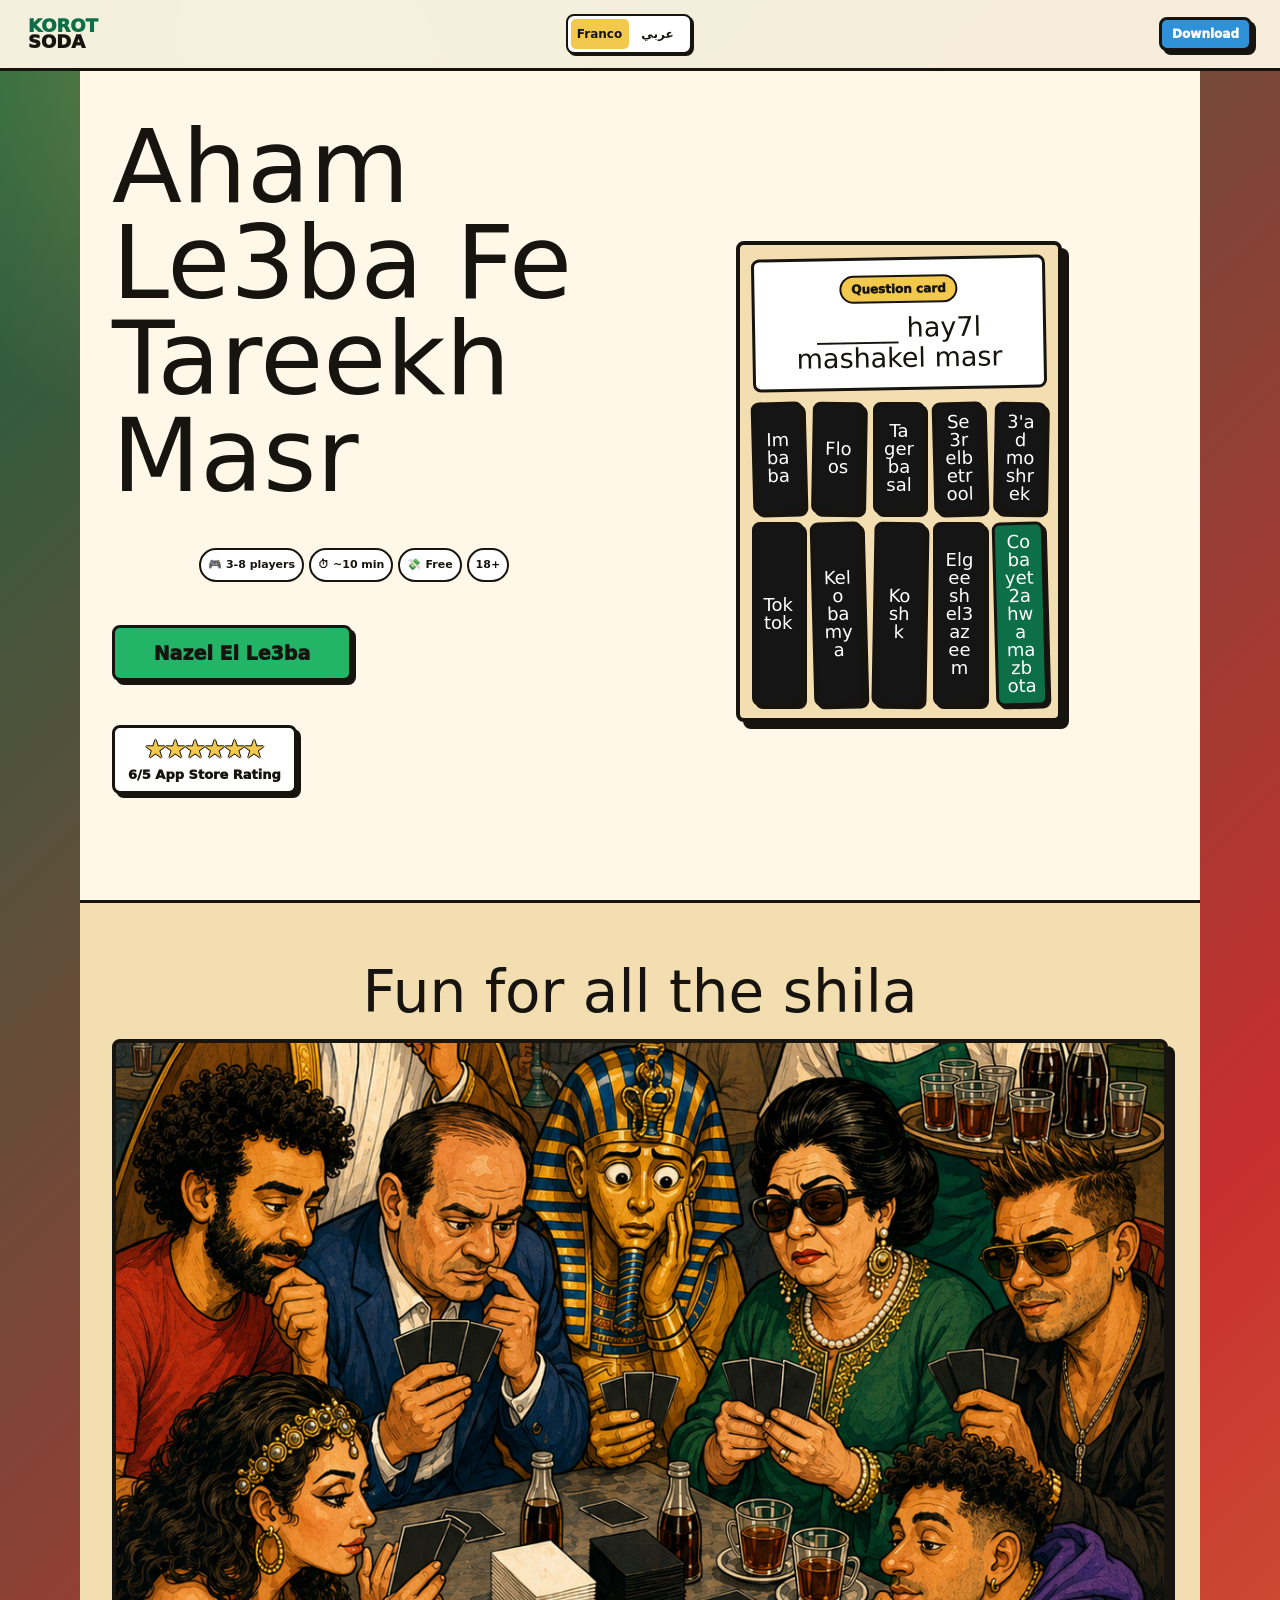
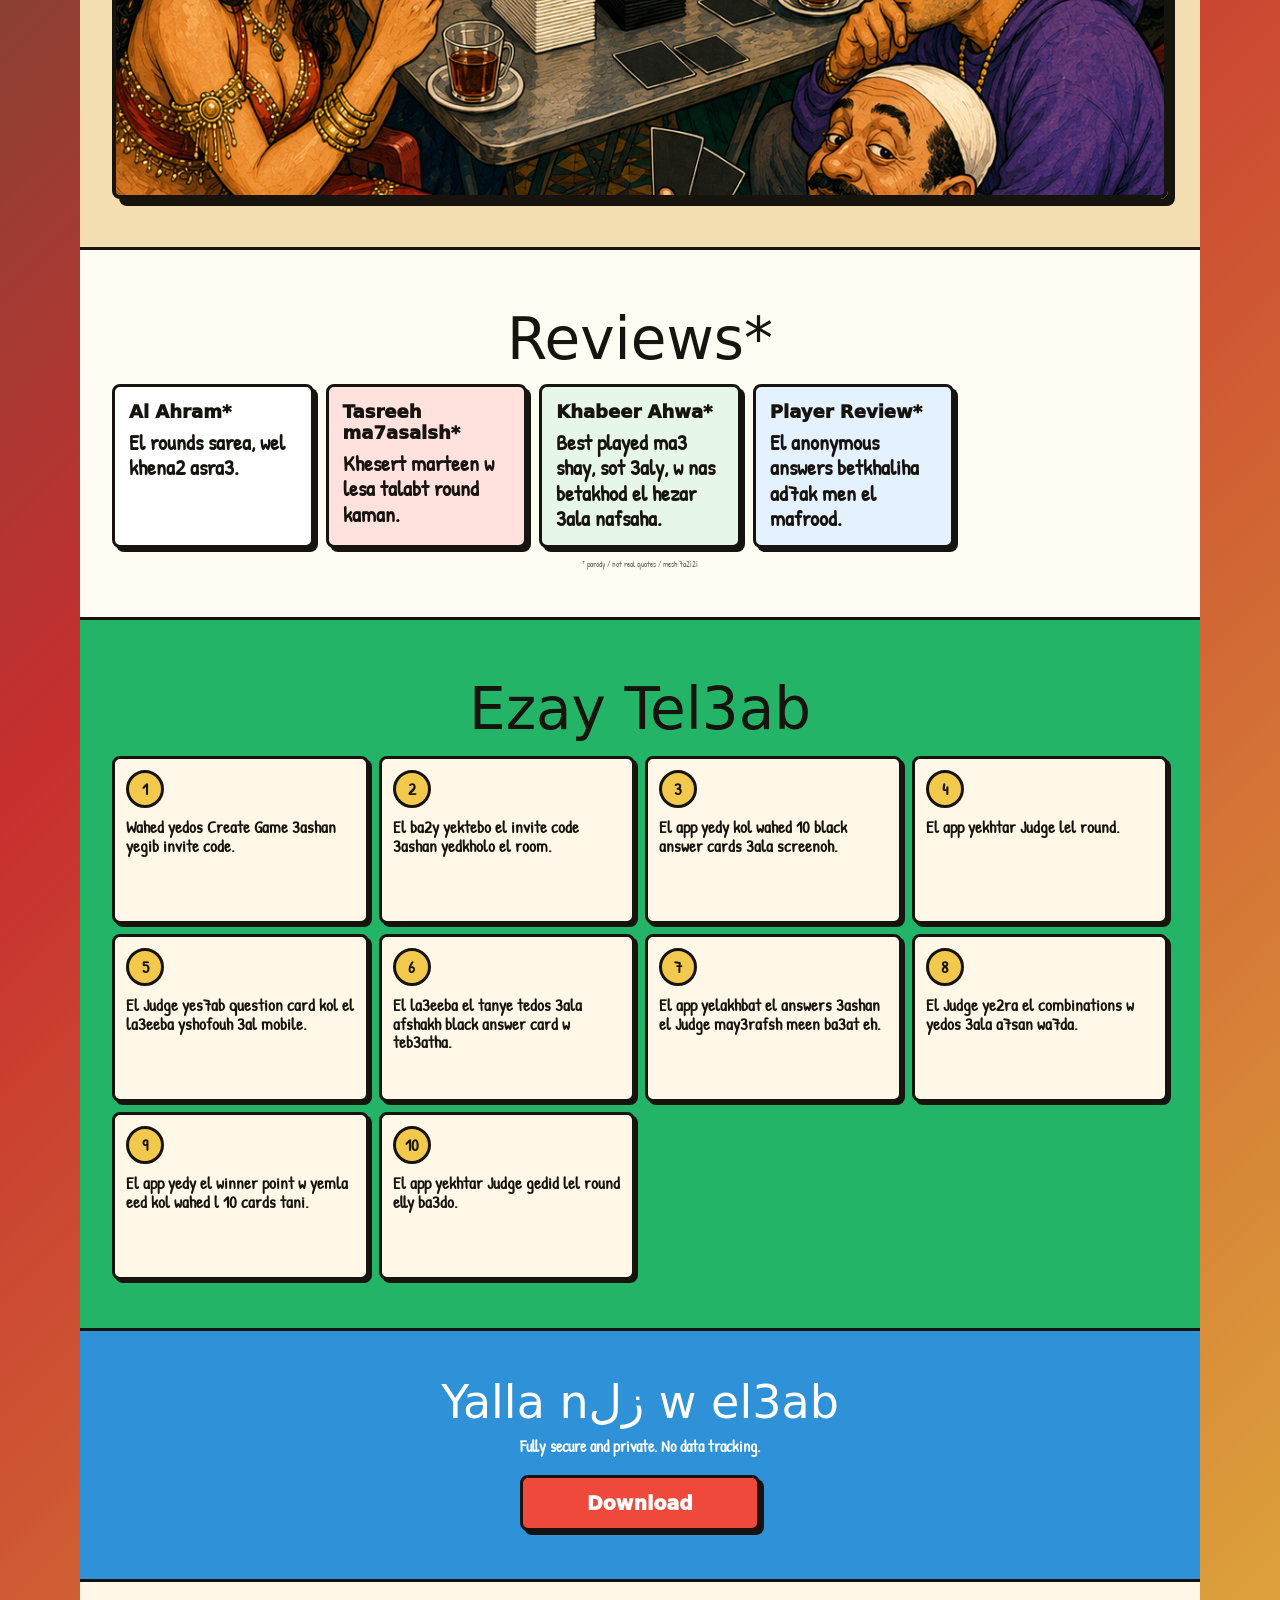
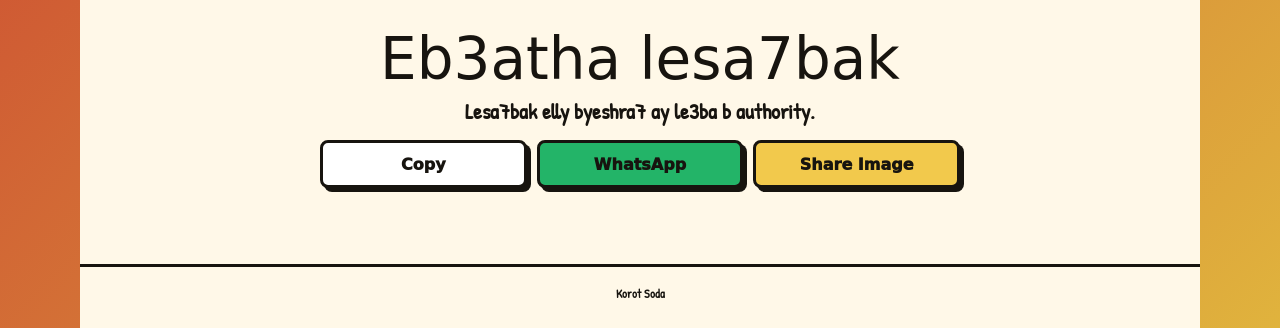
==== index.html @ acf76856 "Deploy landing page" ====
<!doctype html>
<html lang="en" data-lang="franco">
  <head>
    <meta charset="utf-8" />
    <meta name="viewport" content="width=device-width, initial-scale=1" />
    <meta
      name="description"
        content="Korot Soda, aham le3ba fe tareekh Masr."
    />
    <title>Korot Soda</title>
    <link rel="stylesheet" href="./src/styles.css" />
  </head>
  <body>
    <header class="site-header">
      <a class="brand" href="#top" aria-label="Korot Soda home">
        <span>Korot</span>
        <span>Soda</span>
      </a>

      <div class="language-toggle" aria-label="Language">
        <button class="language-button is-active" type="button" data-set-lang="franco">
          Franco
        </button>
        <button class="language-button" type="button" data-set-lang="arabic">
          عربي
        </button>
      </div>

      <a class="header-download" href="#download" data-copy="downloadShort">Download</a>
    </header>

    <main id="top">
      <section class="hero">
        <h1 data-copy="headline">Aham Le3ba Fe Tareekh Masr</h1>

        <div class="stats" aria-label="Game facts">
          <span><span aria-hidden="true">🎮</span> <span data-copy="statPlayers">3-8 players</span></span>
          <span><span aria-hidden="true">⏱</span> <span data-copy="statTime">~10 min</span></span>
          <span><span aria-hidden="true">💸</span> <span data-copy="statFree">Free</span></span>
          <span><span data-copy="statAge">18+</span></span>
        </div>

        <a class="primary-cta" href="#download" data-copy="downloadCta">Nazel El Le3ba</a>

        <div class="card-preview" aria-label="Card preview">
          <article class="prompt-card">
            <span data-copy="promptBadge">Question card</span>
            <p data-copy="promptCard">______ hay7l mashakel masr</p>
          </article>

          <div class="answer-grid" aria-label="Answer cards">
            <article class="answer-card" data-copy="answerOne">Imbaba</article>
            <article class="answer-card" data-copy="answerTwo">Floos</article>
            <article class="answer-card" data-copy="answerThree">Tager basal</article>
            <article class="answer-card" data-copy="answerFour">Se3r elbetrool</article>
            <article class="answer-card" data-copy="answerFive">3'ad moshrek</article>
            <article class="answer-card" data-copy="answerSix">Toktok</article>
            <article class="answer-card" data-copy="answerSeven">Kelo bamya</article>
            <article class="answer-card" data-copy="answerEight">Koshk</article>
            <article class="answer-card" data-copy="answerNine">Elgeesh el3azeem</article>
            <article class="answer-card" data-copy="answerTen">Cobayet 2ahwa mazbota</article>
          </div>
        </div>

        <div class="rating" aria-label="Fake app store rating">
          <span class="stars" aria-hidden="true">★★★★★★</span>
          <span data-copy="rating">6/5 App Store Rating</span>
        </div>
      </section>

      <section class="art-section" aria-labelledby="art-title">
        <h2 id="art-title" data-copy="artTitle">Fun for all the shila</h2>
        <figure class="art-frame" data-art-frame>
          <div class="art-placeholder">
            <strong data-copy="artPlaceholderTitle">Ahwa art goes here</strong>
            <span data-copy="artPlaceholderBody">Add the image as public/images/ahwa-art.png</span>
          </div>
        </figure>
      </section>

      <section class="quotes" aria-labelledby="quotes-title">
        <h2 id="quotes-title" data-copy="quotesTitle">Reviews*</h2>

        <div class="quote-grid">
          <article class="quote-card">
            <h3>Al Ahram*</h3>
            <p data-copy="quoteAhram">El rounds sarea, wel khena2 asra3.</p>
          </article>
          <article class="quote-card">
            <h3 data-copy="quoteSisiTag">Tasreeh ma7asalsh*</h3>
            <p data-copy="quoteSisi">Khesert marteen w lesa talabt round kaman.</p>
          </article>
          <article class="quote-card">
            <h3>Khabeer Ahwa*</h3>
            <p data-copy="quoteExpert">Best played ma3 shay, sot 3aly, w nas betakhod el hezar 3ala nafsaha.</p>
          </article>
          <article class="quote-card">
            <h3>Player Review*</h3>
            <p data-copy="quotePlayer">El anonymous answers betkhaliha ad7ak men el mafrood.</p>
          </article>
        </div>

        <p class="disclaimer" data-copy="disclaimer">
          * parody / not real quotes / mesh 7a2i2i
        </p>
      </section>

      <section class="instructions" aria-labelledby="instructions-title">
        <h2 id="instructions-title" data-copy="instructionsTitle">Ezay Tel3ab</h2>

        <ol class="steps">
          <li>
            <span class="step-icon">1</span>
            <span data-copy="stepOne">Wahed yedos Create Game 3ashan yegib invite code.</span>
          </li>
          <li>
            <span class="step-icon">2</span>
            <span data-copy="stepTwo">El ba2y yektebo el invite code 3ashan yedkholo el room.</span>
          </li>
          <li>
            <span class="step-icon">3</span>
            <span data-copy="stepThree">El app yedy kol wahed 10 black answer cards 3ala screenoh.</span>
          </li>
          <li>
            <span class="step-icon">4</span>
            <span data-copy="stepFour">El app yekhtar Judge lel round.</span>
          </li>
          <li>
            <span class="step-icon">5</span>
            <span data-copy="stepFive">El Judge yes7ab question card kol el la3eeba yshofouh 3al mobile.</span>
          </li>
          <li>
            <span class="step-icon">6</span>
            <span data-copy="stepSix">El la3eeba el tanye tedos 3ala afshakh black answer card w teb3atha.</span>
          </li>
          <li>
            <span class="step-icon">7</span>
            <span data-copy="stepSeven">El app yelakhbat el answers 3ashan el Judge may3rafsh meen ba3at eh.</span>
          </li>
          <li>
            <span class="step-icon">8</span>
            <span data-copy="stepEight">El Judge ye2ra el combinations w yedos 3ala a7san wa7da.</span>
          </li>
          <li>
            <span class="step-icon">9</span>
            <span data-copy="stepNine">El app yedy el winner point w yemla eed kol wahed l 10 cards tani.</span>
          </li>
          <li>
            <span class="step-icon">10</span>
            <span data-copy="stepTen">El app yekhtar Judge gedid lel round elly ba3do.</span>
          </li>
        </ol>
      </section>

      <section class="download-panel" id="download" aria-labelledby="download-title">
        <h2 id="download-title" data-copy="downloadTitle">Yalla nزل w el3ab</h2>
        <p data-copy="privacy">Fully secure and private. No data tracking.</p>
        <a class="primary-cta cta-red" href="#" data-copy="downloadBottom">Download</a>
      </section>

      <section class="share-section" aria-labelledby="share-title">
        <h2 id="share-title" data-copy="shareTitle">Eb3atha lesa7bak</h2>
        <p data-copy="shareCopy">Lesa7bak elly byeshra7 ay le3ba b authority.</p>
        <div class="share-actions">
          <button type="button" data-share="copy">Copy</button>
          <a href="https://wa.me/?text=Korot%20Soda" target="_blank" rel="noreferrer">WhatsApp</a>
          <button type="button" data-share="image">Share Image</button>
        </div>
        <p class="share-feedback" aria-live="polite" data-share-feedback></p>
      </section>
    </main>

    <footer class="footer">
      <span>Korot Soda</span>
    </footer>

    <script src="./src/main.js"></script>
  </body>
</html>
---- src/styles.css ----
@import url("https://fonts.googleapis.com/css2?family=Changa:wght@600;800&family=Chewy&family=Patrick+Hand&display=swap");

:root {
  color-scheme: light;
  --ink: #17140f;
  --paper: #fff8e8;
  --paper-deep: #f2deb1;
  --green: #23b468;
  --green-dark: #0d6f47;
  --red: #ef493b;
  --blue: #2f91d7;
  --yellow: #f2c94c;
  --shadow: 4px 4px 0 var(--ink);
  --radius: 8px;
  --font-display: "Chewy", "Comic Sans MS", system-ui, sans-serif;
  --font-hand: "Patrick Hand", "Comic Sans MS", system-ui, sans-serif;
  --font-arabic: "Changa", Tahoma, Arial, sans-serif;
}

* {
  box-sizing: border-box;
}

html {
  scroll-behavior: smooth;
}

body {
  margin: 0;
  color: var(--ink);
  background:
    radial-gradient(circle at 20% 0%, rgba(242, 201, 76, 0.35), transparent 28rem),
    linear-gradient(135deg, #176441 0%, #c72f2f 50%, #e0b33d 100%);
  letter-spacing: 0;
  overflow-x: hidden;
  font-family: var(--font-hand);
}

a,
button {
  font: inherit;
}

a {
  color: inherit;
}

.site-header {
  position: sticky;
  top: 0;
  z-index: 10;
  display: grid;
  grid-template-columns: auto auto auto;
  gap: 10px;
  justify-content: space-between;
  align-items: center;
  padding: 10px;
  background: rgba(255, 248, 232, 0.94);
  border-bottom: 3px solid var(--ink);
  backdrop-filter: blur(8px);
}

.brand {
  display: inline-grid;
  line-height: 0.88;
  text-decoration: none;
  text-transform: uppercase;
  font-weight: 950;
  font-size: 18px;
  font-family: var(--font-display);
}

.brand span:first-child {
  color: var(--green-dark);
}

.brand span:last-child {
  color: var(--ink);
}

.language-toggle {
  display: grid;
  grid-template-columns: 1fr 1fr;
  min-width: 126px;
  padding: 3px;
  border: 2px solid var(--ink);
  border-radius: var(--radius);
  background: #fff;
  box-shadow: 2px 2px 0 var(--ink);
}

.language-button {
  min-height: 30px;
  border: 0;
  border-radius: 5px;
  background: transparent;
  color: var(--ink);
  font-size: 12px;
  font-weight: 900;
  font-family: var(--font-display);
  cursor: pointer;
}

.language-button.is-active {
  background: var(--yellow);
}

.header-download,
.primary-cta,
.share-actions a,
.share-actions button {
  display: inline-flex;
  align-items: center;
  justify-content: center;
  min-height: 42px;
  border: 3px solid var(--ink);
  border-radius: var(--radius);
  background: var(--green);
  color: var(--ink);
  font-weight: 950;
  font-family: var(--font-display);
  text-decoration: none;
  box-shadow: var(--shadow);
  cursor: pointer;
}

.header-download {
  display: none;
  min-height: 34px;
  padding: 0 10px;
  background: var(--blue);
  color: #fff;
  font-size: 12px;
}

main,
.footer {
  width: min(100%, 520px);
  margin: 0 auto;
  background: var(--paper);
}

section {
  padding: 26px 16px;
  border-bottom: 3px solid var(--ink);
  overflow: hidden;
}

.hero {
  display: flex;
  flex-direction: column;
  gap: 16px;
  text-align: center;
  padding-top: 34px;
}

.section-label {
  width: fit-content;
  max-width: 100%;
  margin: 0 auto;
  padding: 6px 10px;
  border: 2px solid var(--ink);
  border-radius: 999px;
  background: var(--yellow);
  font-size: 12px;
  font-weight: 950;
  text-transform: uppercase;
}

h1,
h2,
h3,
p {
  margin: 0;
}

h1 {
  max-width: 340px;
  margin: 0 auto;
  font-family: var(--font-display);
  font-size: clamp(42px, 13vw, 58px);
  line-height: 0.94;
  font-weight: 400;
  overflow-wrap: anywhere;
}

h2 {
  margin-top: 12px;
  font-family: var(--font-display);
  font-size: 38px;
  line-height: 1;
  font-weight: 400;
  text-align: center;
}

.stats {
  display: flex;
  flex-wrap: nowrap;
  justify-content: center;
  gap: 5px;
  max-width: 100%;
  margin: 0 auto;
}

.stats > span {
  display: inline-flex;
  align-items: center;
  gap: 4px;
  min-height: 34px;
  padding: 5px 7px;
  border: 2px solid var(--ink);
  border-radius: 999px;
  background: #fff;
  font-size: 11px;
  font-weight: 900;
  font-family: var(--font-display);
}

.stats > span > span {
  display: inline;
}

.primary-cta {
  width: min(100%, calc(100vw - 40px));
  min-height: 56px;
  padding: 12px 18px;
  background: var(--green);
  font-size: 19px;
}

.card-preview {
  display: grid;
  gap: 12px;
  margin: 6px auto 0;
  width: calc(100vw - 52px);
  max-width: 326px;
  padding: 12px;
  border: 4px solid var(--ink);
  border-radius: var(--radius);
  background: var(--paper-deep);
  box-shadow: 7px 7px 0 var(--ink);
}

.prompt-card {
  display: grid;
  gap: 10px;
  min-width: 0;
  min-height: 126px;
  padding: 15px;
  border: 3px solid var(--ink);
  border-radius: var(--radius);
  background: #fff;
  transform: rotate(-1deg);
}

.prompt-card span {
  width: fit-content;
  margin: 0 auto;
  padding: 5px 10px;
  border: 2px solid var(--ink);
  border-radius: 999px;
  background: var(--yellow);
  color: var(--ink);
  font-size: 12px;
  font-weight: 950;
  font-family: var(--font-display);
}

.prompt-card p {
  align-self: center;
  font-family: var(--font-display);
  font-size: 27px;
  line-height: 1.1;
  font-weight: 400;
  text-align: center;
  overflow-wrap: anywhere;
}

.answer-grid {
  display: grid;
  grid-template-columns: repeat(2, minmax(0, 1fr));
  gap: 8px;
}

.answer-card {
  display: grid;
  place-items: center;
  min-width: 0;
  min-height: 76px;
  padding: 8px;
  border: 3px solid var(--ink);
  border-radius: var(--radius);
  background: #151515;
  color: #fff;
  font-family: var(--font-display);
  font-size: 18px;
  line-height: 1;
  text-align: center;
  overflow-wrap: anywhere;
  box-shadow: 3px 3px 0 var(--ink);
}

.answer-card:nth-child(3n + 1) {
  transform: rotate(-1.5deg);
}

.answer-card:nth-child(3n + 2) {
  transform: rotate(1deg);
}

.answer-card:nth-child(10) {
  background: var(--green-dark);
}

.rating {
  display: grid;
  gap: 5px;
  justify-items: center;
  width: fit-content;
  max-width: 100%;
  margin: 0 auto;
  padding: 9px 13px;
  border: 3px solid var(--ink);
  border-radius: var(--radius);
  background: #fff;
  box-shadow: var(--shadow);
  font-size: 13px;
  font-weight: 950;
  font-family: var(--font-display);
}

.stars {
  color: var(--yellow);
  font-size: 22px;
  letter-spacing: 0;
  text-shadow:
    1px 0 var(--ink),
    -1px 0 var(--ink),
    0 1px var(--ink),
    0 -1px var(--ink);
}

.art-section {
  background: var(--paper-deep);
}

.art-frame {
  position: relative;
  min-height: 450px;
  margin: 18px 0 0;
  border: 4px solid var(--ink);
  border-radius: var(--radius);
  overflow: hidden;
  background:
    var(--art-image),
    linear-gradient(135deg, #e9a43e, #176441 55%, #692828);
  background-position: center;
  background-size: cover;
  box-shadow: 7px 7px 0 var(--ink);
}

.art-placeholder {
  position: absolute;
  inset: 14px;
  display: grid;
  place-content: center;
  gap: 8px;
  padding: 18px;
  border: 3px dashed rgba(23, 20, 15, 0.78);
  border-radius: var(--radius);
  background: rgba(255, 248, 232, 0.88);
  text-align: center;
}

.art-placeholder strong {
  font-size: 28px;
  line-height: 1;
}

.art-placeholder span {
  font-size: 13px;
  font-weight: 900;
}

.art-frame.has-image .art-placeholder {
  display: none;
}

figcaption {
  position: absolute;
  right: 10px;
  bottom: 10px;
  left: 10px;
  padding: 9px 10px;
  border: 2px solid var(--ink);
  border-radius: var(--radius);
  background: rgba(255, 248, 232, 0.92);
  font-size: 13px;
  font-weight: 950;
  text-align: center;
}

.quotes {
  background: #fffdf3;
}

.quote-grid {
  display: grid;
  grid-template-columns: 1fr;
  gap: 12px;
  margin-top: 16px;
}

.quote-card {
  padding: 14px;
  border: 3px solid var(--ink);
  border-radius: var(--radius);
  background: #fff;
  box-shadow: 4px 4px 0 var(--ink);
}

.quote-card:nth-child(2) {
  background: #ffe1dd;
}

.quote-card:nth-child(3) {
  background: #e6f6e9;
}

.quote-card:nth-child(4) {
  background: #e4f1ff;
}

.quote-card h3 {
  margin-bottom: 8px;
  font-family: var(--font-display);
  font-size: 18px;
  font-weight: 950;
}

.quote-card p {
  font-size: 22px;
  line-height: 1.15;
  font-weight: 900;
}

.disclaimer {
  margin-top: 12px;
  color: rgba(23, 20, 15, 0.64);
  font-size: 8px;
  line-height: 1.1;
  text-align: center;
}

.instructions {
  background: var(--green);
}

.steps {
  display: grid;
  gap: 10px;
  padding: 0;
  margin: 18px 0 0;
  list-style: none;
}

.steps li {
  display: grid;
  grid-template-columns: 38px 1fr;
  gap: 10px;
  align-items: center;
  min-height: 68px;
  padding: 11px;
  border: 3px solid var(--ink);
  border-radius: var(--radius);
  background: var(--paper);
  box-shadow: 3px 3px 0 var(--ink);
  font-size: 17px;
  line-height: 1.1;
  font-weight: 950;
}

.step-icon {
  display: grid;
  place-items: center;
  width: 38px;
  height: 38px;
  border: 3px solid var(--ink);
  border-radius: 50%;
  background: var(--yellow);
}

.download-panel {
  text-align: center;
  background: var(--blue);
  color: #fff;
}

.download-panel h2 {
  margin-top: 0;
  font-size: 46px;
}

.download-panel p {
  margin: 10px 0 18px;
  font-weight: 900;
}

.cta-red {
  background: var(--red);
  color: #fff;
}

.share-section {
  text-align: center;
}

.share-section h2 {
  margin-top: 0;
}

.share-section p {
  margin-top: 10px;
  font-size: 22px;
  line-height: 1.2;
  font-weight: 900;
}

.share-actions {
  display: grid;
  grid-template-columns: 1fr;
  gap: 10px;
  margin-top: 16px;
}

.share-actions a,
.share-actions button {
  width: 100%;
  min-height: 48px;
  background: #fff;
}

.share-actions a:nth-child(2) {
  background: var(--green);
}

.share-actions button:last-child {
  background: var(--yellow);
}

.share-feedback {
  min-height: 18px;
  color: var(--green-dark);
  font-size: 13px;
}

.footer {
  display: grid;
  gap: 4px;
  padding: 18px 16px 26px;
  border-bottom: 0;
  font-size: 12px;
  font-weight: 950;
  text-align: center;
}

[data-lang="arabic"] body {
  font-family: var(--font-arabic);
}

[data-lang="arabic"] h1,
[data-lang="arabic"] h2,
[data-lang="arabic"] .brand,
[data-lang="arabic"] .language-button,
[data-lang="arabic"] .primary-cta,
[data-lang="arabic"] .prompt-card p,
[data-lang="arabic"] .answer-card,
[data-lang="arabic"] .quote-card p,
[data-lang="arabic"] .steps li {
  font-family: var(--font-arabic);
  line-height: 1.2;
}

@media (min-width: 760px) {
  .site-header {
    padding: 14px 28px;
  }

  .header-download {
    display: inline-flex;
  }

  main,
  .footer {
    width: min(100%, 1120px);
  }

  section {
    padding: 48px 32px;
  }

  .hero {
    min-height: calc(100svh - 68px);
    display: grid;
    grid-template-columns: minmax(0, 0.9fr) minmax(360px, 1fr);
    align-items: center;
    column-gap: 34px;
    text-align: left;
  }

  [data-lang="arabic"] .hero {
    text-align: right;
  }

  .hero > h1,
  .hero > .stats,
  .hero > .primary-cta,
  .hero > .rating {
    grid-column: 1;
  }

  .card-preview {
    grid-column: 2;
    grid-row: 1 / span 5;
    width: min(100%, 520px);
    margin-right: auto;
    margin-left: auto;
  }

  .eyebrow,
  .section-label {
    margin-right: 0;
    margin-left: 0;
  }

  h1 {
    max-width: none;
    margin: 0;
    font-size: clamp(68px, 8vw, 110px);
  }

  h2 {
    font-size: 58px;
  }

  .stats {
    justify-content: flex-start;
  }

  [data-lang="arabic"] .stats {
    justify-content: flex-end;
  }

  .primary-cta {
    width: fit-content;
    min-width: 240px;
  }

  .rating {
    margin-right: auto;
    margin-left: 0;
  }

  [data-lang="arabic"] .rating {
    margin-right: 0;
    margin-left: auto;
  }

  .art-frame {
    min-height: 760px;
  }

  .answer-grid {
    grid-template-columns: repeat(5, minmax(0, 1fr));
  }

  .quote-grid {
    grid-template-columns: repeat(5, minmax(0, 1fr));
  }

  .steps {
    grid-template-columns: repeat(4, minmax(0, 1fr));
  }

  .steps li {
    grid-template-columns: 1fr;
    align-content: start;
    min-height: 168px;
  }

  .download-panel {
    display: grid;
    justify-items: center;
  }

  .share-actions {
    grid-template-columns: repeat(3, minmax(0, 1fr));
    max-width: 640px;
    margin-right: auto;
    margin-left: auto;
  }
}
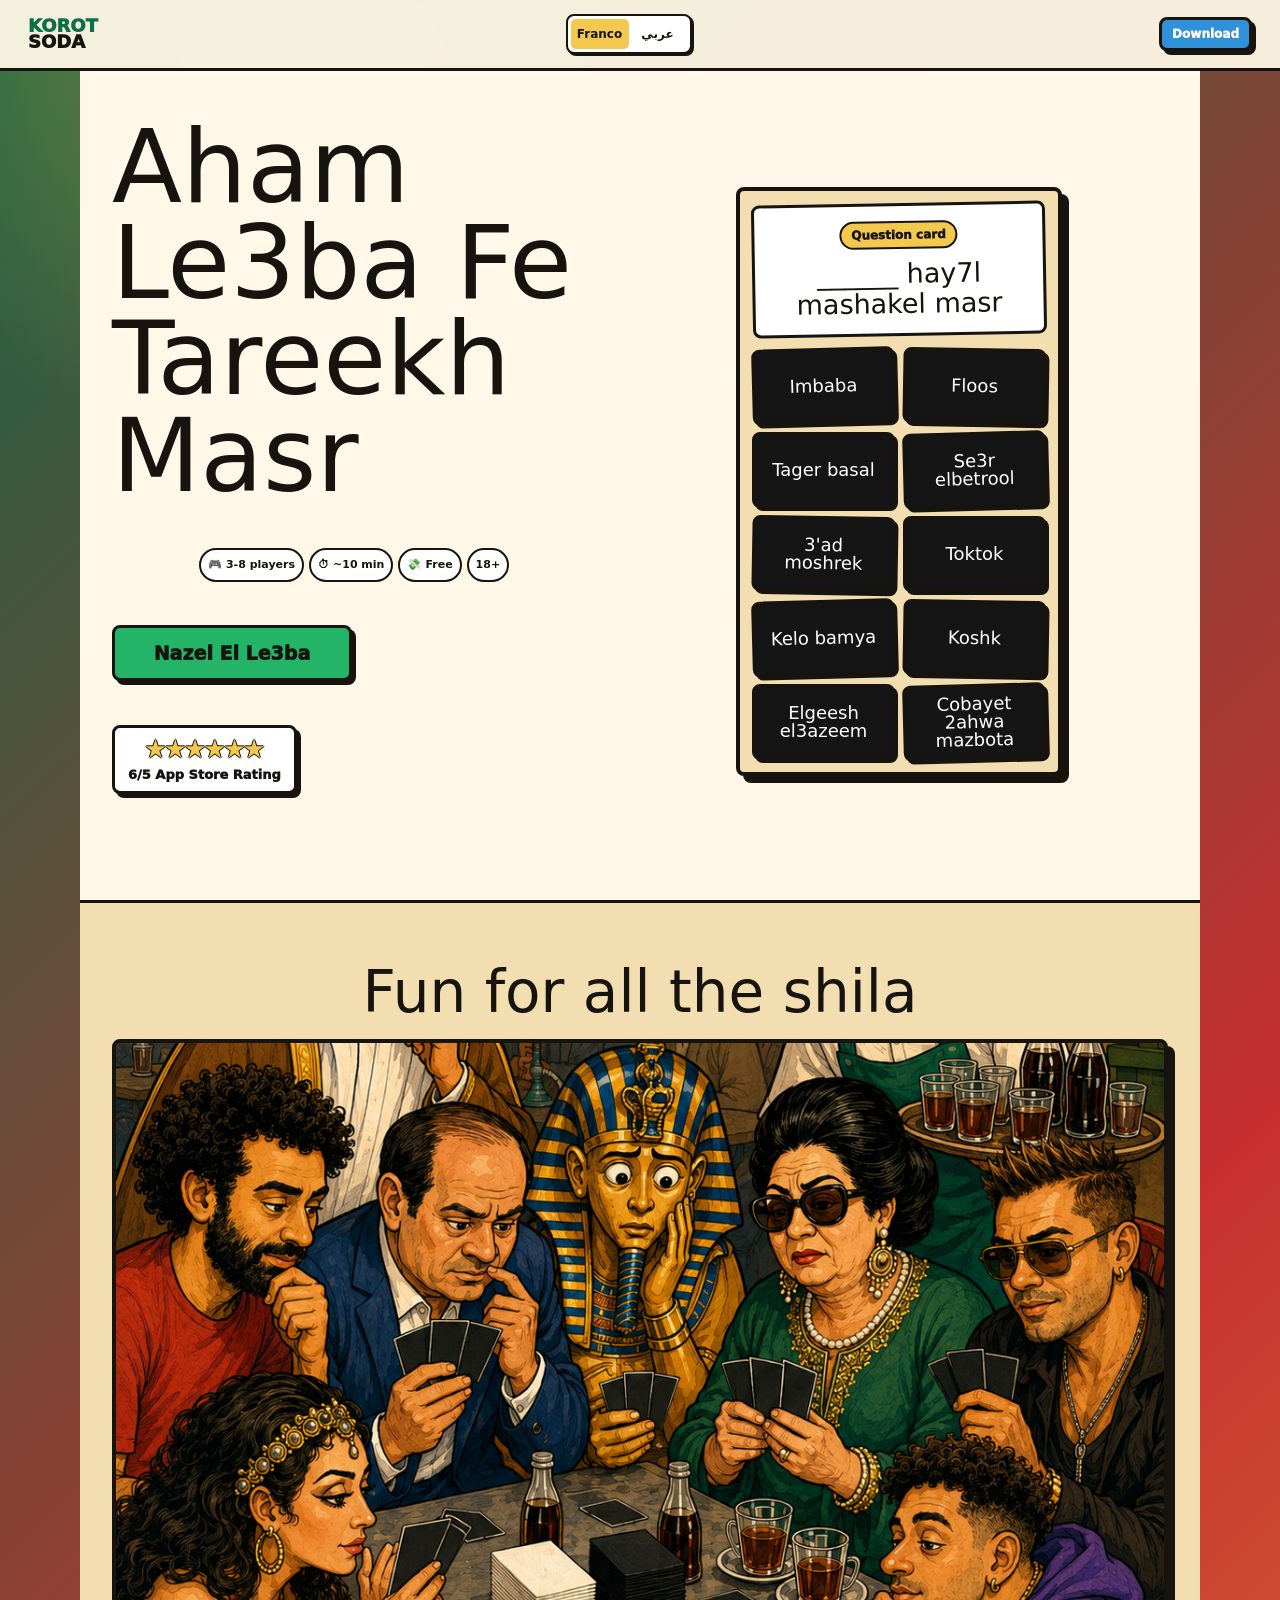
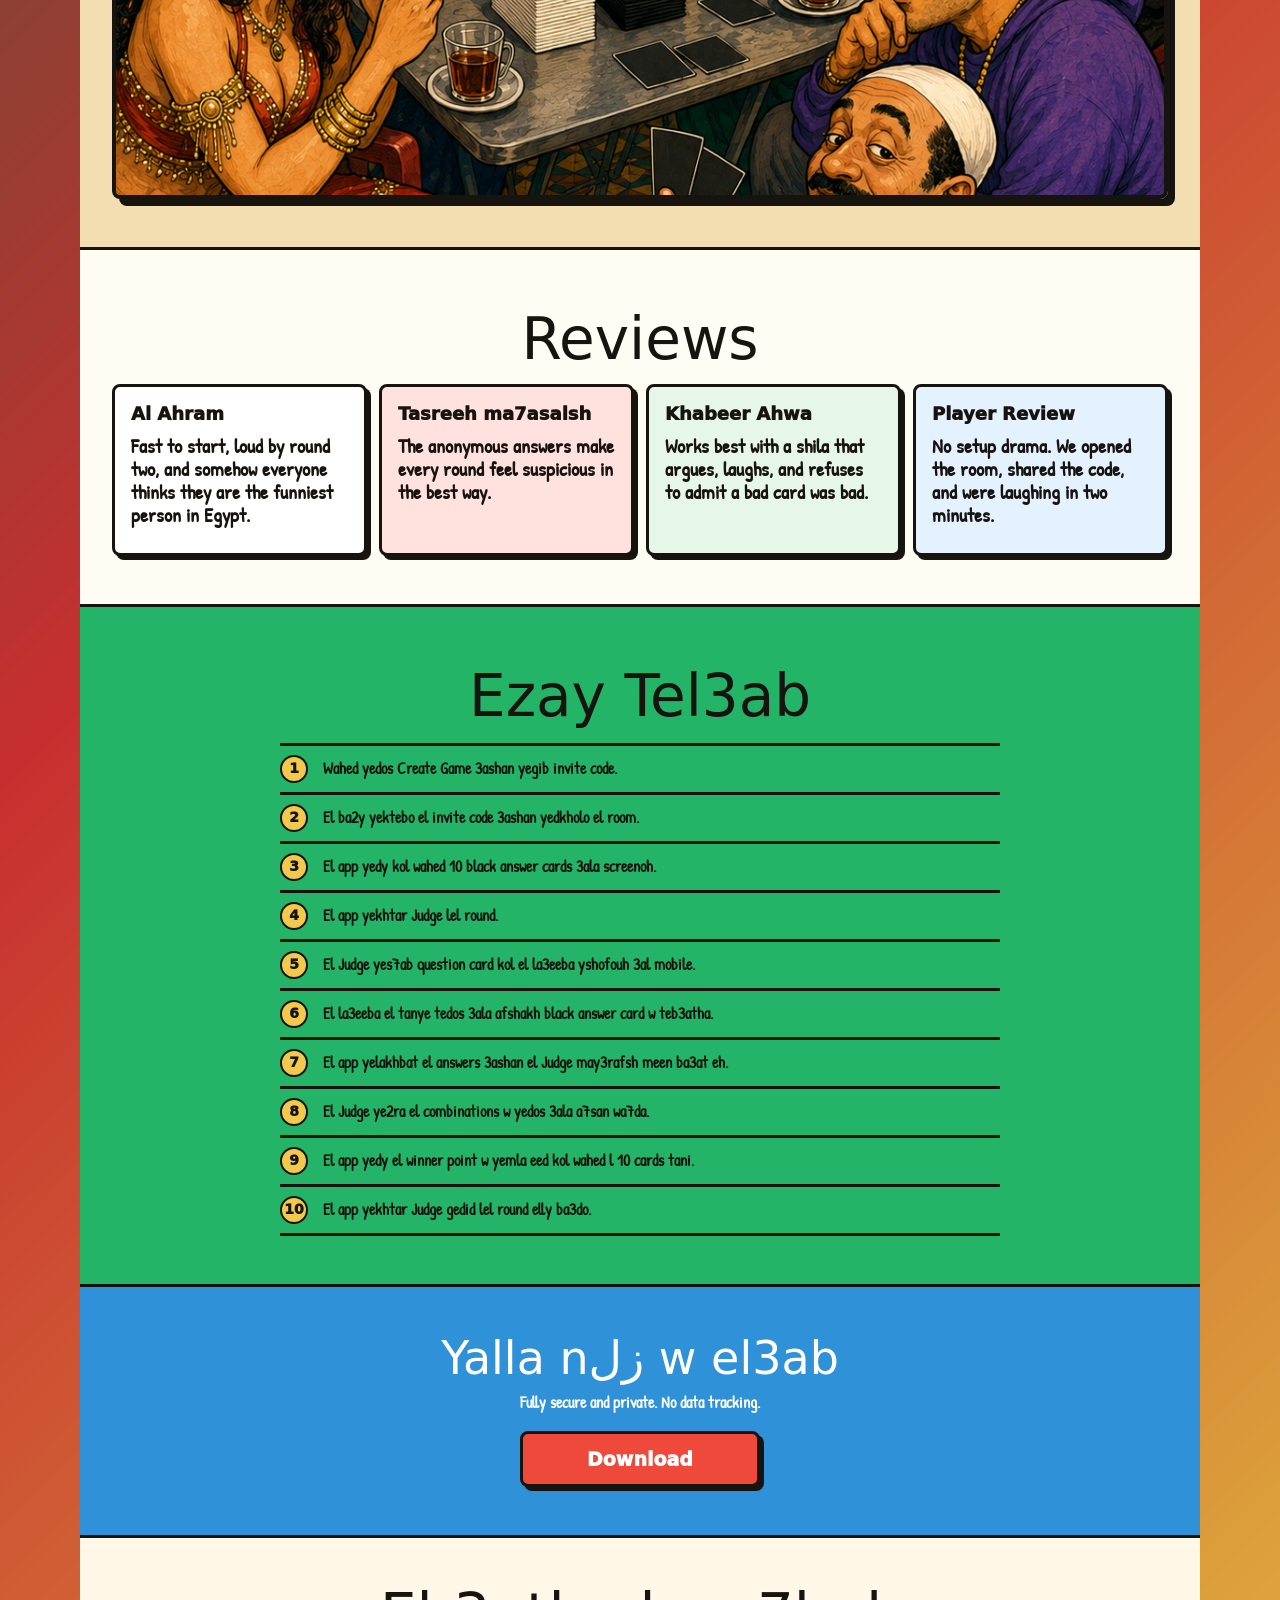
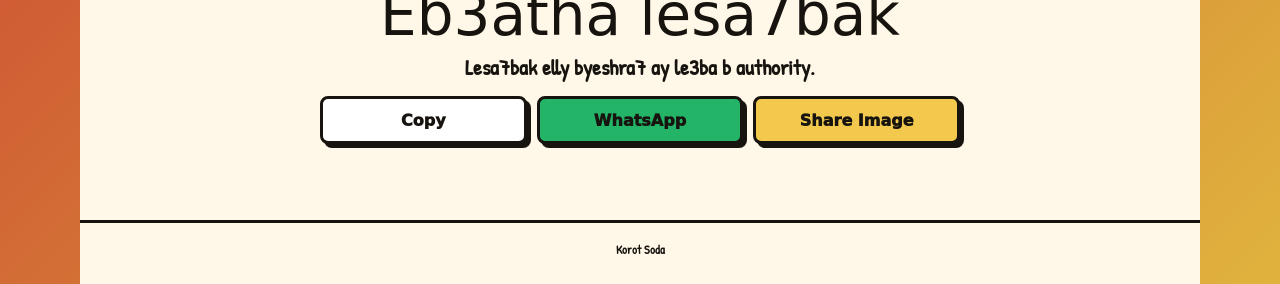
==== commit 43bae904: "Update landing page demo and reviews" ====
--- a/index.html
+++ b/index.html
@@ -8,6 +8,7 @@
         content="Korot Soda, aham le3ba fe tareekh Masr."
     />
     <title>Korot Soda</title>
+    <link rel="icon" href="./public/favicon.svg" type="image/svg+xml" />
     <link rel="stylesheet" href="./src/styles.css" />
   </head>
   <body>
@@ -45,20 +46,24 @@
         <div class="card-preview" aria-label="Card preview">
           <article class="prompt-card">
             <span data-copy="promptBadge">Question card</span>
-            <p data-copy="promptCard">______ hay7l mashakel masr</p>
+            <p data-card-prompt>______ hay7l mashakel masr</p>
           </article>
 
           <div class="answer-grid" aria-label="Answer cards">
-            <article class="answer-card" data-copy="answerOne">Imbaba</article>
-            <article class="answer-card" data-copy="answerTwo">Floos</article>
-            <article class="answer-card" data-copy="answerThree">Tager basal</article>
-            <article class="answer-card" data-copy="answerFour">Se3r elbetrool</article>
-            <article class="answer-card" data-copy="answerFive">3'ad moshrek</article>
-            <article class="answer-card" data-copy="answerSix">Toktok</article>
-            <article class="answer-card" data-copy="answerSeven">Kelo bamya</article>
-            <article class="answer-card" data-copy="answerEight">Koshk</article>
-            <article class="answer-card" data-copy="answerNine">Elgeesh el3azeem</article>
-            <article class="answer-card" data-copy="answerTen">Cobayet 2ahwa mazbota</article>
+            <button class="answer-card" type="button" data-answer-index="0">Imbaba</button>
+            <button class="answer-card" type="button" data-answer-index="1">Floos</button>
+            <button class="answer-card" type="button" data-answer-index="2">Tager basal</button>
+            <button class="answer-card" type="button" data-answer-index="3">Se3r elbetrool</button>
+            <button class="answer-card" type="button" data-answer-index="4">3'ad moshrek</button>
+            <button class="answer-card" type="button" data-answer-index="5">Toktok</button>
+            <button class="answer-card" type="button" data-answer-index="6">Kelo bamya</button>
+            <button class="answer-card" type="button" data-answer-index="7">Koshk</button>
+            <button class="answer-card" type="button" data-answer-index="8">Elgeesh el3azeem</button>
+            <button class="answer-card" type="button" data-answer-index="9">Cobayet 2ahwa mazbota</button>
+          </div>
+
+          <div class="demo-over" data-demo-over hidden>
+            <p data-copy="demoOver">Play over 500 cards in the app</p>
           </div>
         </div>
 
@@ -79,30 +84,26 @@
       </section>
 
       <section class="quotes" aria-labelledby="quotes-title">
-        <h2 id="quotes-title" data-copy="quotesTitle">Reviews*</h2>
+        <h2 id="quotes-title" data-copy="quotesTitle">Reviews</h2>
 
         <div class="quote-grid">
           <article class="quote-card">
-            <h3>Al Ahram*</h3>
+            <h3>Al Ahram</h3>
             <p data-copy="quoteAhram">El rounds sarea, wel khena2 asra3.</p>
           </article>
           <article class="quote-card">
-            <h3 data-copy="quoteSisiTag">Tasreeh ma7asalsh*</h3>
+            <h3 data-copy="quoteSisiTag">Tasreeh ma7asalsh</h3>
             <p data-copy="quoteSisi">Khesert marteen w lesa talabt round kaman.</p>
           </article>
           <article class="quote-card">
-            <h3>Khabeer Ahwa*</h3>
+            <h3>Khabeer Ahwa</h3>
             <p data-copy="quoteExpert">Best played ma3 shay, sot 3aly, w nas betakhod el hezar 3ala nafsaha.</p>
           </article>
           <article class="quote-card">
-            <h3>Player Review*</h3>
+            <h3>Player Review</h3>
             <p data-copy="quotePlayer">El anonymous answers betkhaliha ad7ak men el mafrood.</p>
           </article>
         </div>
-
-        <p class="disclaimer" data-copy="disclaimer">
-          * parody / not real quotes / mesh 7a2i2i
-        </p>
       </section>
 
       <section class="instructions" aria-labelledby="instructions-title">
--- a/src/styles.css
+++ b/src/styles.css
@@ -283,6 +283,7 @@
 }
 
 .answer-card {
+  appearance: none;
   display: grid;
   place-items: center;
   min-width: 0;
@@ -292,12 +293,22 @@
   border-radius: var(--radius);
   background: #151515;
   color: #fff;
+  cursor: pointer;
   font-family: var(--font-display);
   font-size: 18px;
   line-height: 1;
   text-align: center;
   overflow-wrap: anywhere;
   box-shadow: 3px 3px 0 var(--ink);
+  transition:
+    background 160ms ease,
+    transform 160ms ease,
+    box-shadow 160ms ease;
+}
+
+.answer-card:hover,
+.answer-card:focus-visible {
+  transform: translateY(-2px) rotate(0deg);
 }
 
 .answer-card:nth-child(3n + 1) {
@@ -308,8 +319,31 @@
   transform: rotate(1deg);
 }
 
-.answer-card:nth-child(10) {
+.answer-card.is-selected {
   background: var(--green-dark);
+  box-shadow: 0 0 0 3px var(--yellow), 3px 3px 0 var(--ink);
+}
+
+.demo-over {
+  display: grid;
+  min-height: 244px;
+  place-items: center;
+  padding: 18px;
+  border: 3px solid var(--ink);
+  border-radius: var(--radius);
+  background: #fff;
+  text-align: center;
+}
+
+.demo-over p {
+  max-width: 260px;
+  font-family: var(--font-display);
+  font-size: 36px;
+  line-height: 1;
+}
+
+.demo-over[hidden] {
+  display: none;
 }
 
 .rating {
@@ -412,7 +446,11 @@
 }
 
 .quote-card {
-  padding: 14px;
+  display: grid;
+  align-content: start;
+  gap: 10px;
+  min-height: 172px;
+  padding: 16px;
   border: 3px solid var(--ink);
   border-radius: var(--radius);
   background: #fff;
@@ -432,14 +470,14 @@
 }
 
 .quote-card h3 {
-  margin-bottom: 8px;
+  margin-bottom: 0;
   font-family: var(--font-display);
   font-size: 18px;
   font-weight: 950;
 }
 
 .quote-card p {
-  font-size: 22px;
+  font-size: 20px;
   line-height: 1.15;
   font-weight: 900;
 }
@@ -458,24 +496,23 @@
 
 .steps {
   display: grid;
-  gap: 10px;
+  gap: 0;
   padding: 0;
-  margin: 18px 0 0;
+  max-width: 720px;
+  margin: 18px auto 0;
   list-style: none;
+  border-top: 3px solid var(--ink);
 }
 
 .steps li {
   display: grid;
-  grid-template-columns: 38px 1fr;
-  gap: 10px;
+  grid-template-columns: 30px 1fr;
+  gap: 9px;
   align-items: center;
-  min-height: 68px;
-  padding: 11px;
-  border: 3px solid var(--ink);
-  border-radius: var(--radius);
-  background: var(--paper);
-  box-shadow: 3px 3px 0 var(--ink);
-  font-size: 17px;
+  min-height: 0;
+  padding: 8px 0;
+  border-bottom: 3px solid var(--ink);
+  font-size: 16px;
   line-height: 1.1;
   font-weight: 950;
 }
@@ -483,11 +520,13 @@
 .step-icon {
   display: grid;
   place-items: center;
-  width: 38px;
-  height: 38px;
-  border: 3px solid var(--ink);
+  width: 28px;
+  height: 28px;
+  border: 2px solid var(--ink);
   border-radius: 50%;
   background: var(--yellow);
+  font-family: var(--font-display);
+  font-size: 14px;
 }
 
 .download-panel {
@@ -634,7 +673,7 @@
   }
 
   h1 {
-    max-width: none;
+    max-width: 520px;
     margin: 0;
     font-size: clamp(68px, 8vw, 110px);
   }
@@ -644,11 +683,15 @@
   }
 
   .stats {
-    justify-content: flex-start;
+    justify-content: center;
+    width: 100%;
+    max-width: 520px;
+    margin-right: 0;
+    margin-left: 0;
   }
 
   [data-lang="arabic"] .stats {
-    justify-content: flex-end;
+    justify-content: center;
   }
 
   .primary-cta {
@@ -670,22 +713,18 @@
     min-height: 760px;
   }
 
-  .answer-grid {
-    grid-template-columns: repeat(5, minmax(0, 1fr));
-  }
-
   .quote-grid {
-    grid-template-columns: repeat(5, minmax(0, 1fr));
+    grid-template-columns: repeat(4, minmax(0, 1fr));
   }
 
   .steps {
-    grid-template-columns: repeat(4, minmax(0, 1fr));
+    grid-template-columns: 1fr;
   }
 
   .steps li {
-    grid-template-columns: 1fr;
-    align-content: start;
-    min-height: 168px;
+    grid-template-columns: 34px 1fr;
+    min-height: 0;
+    padding: 9px 0;
   }
 
   .download-panel {
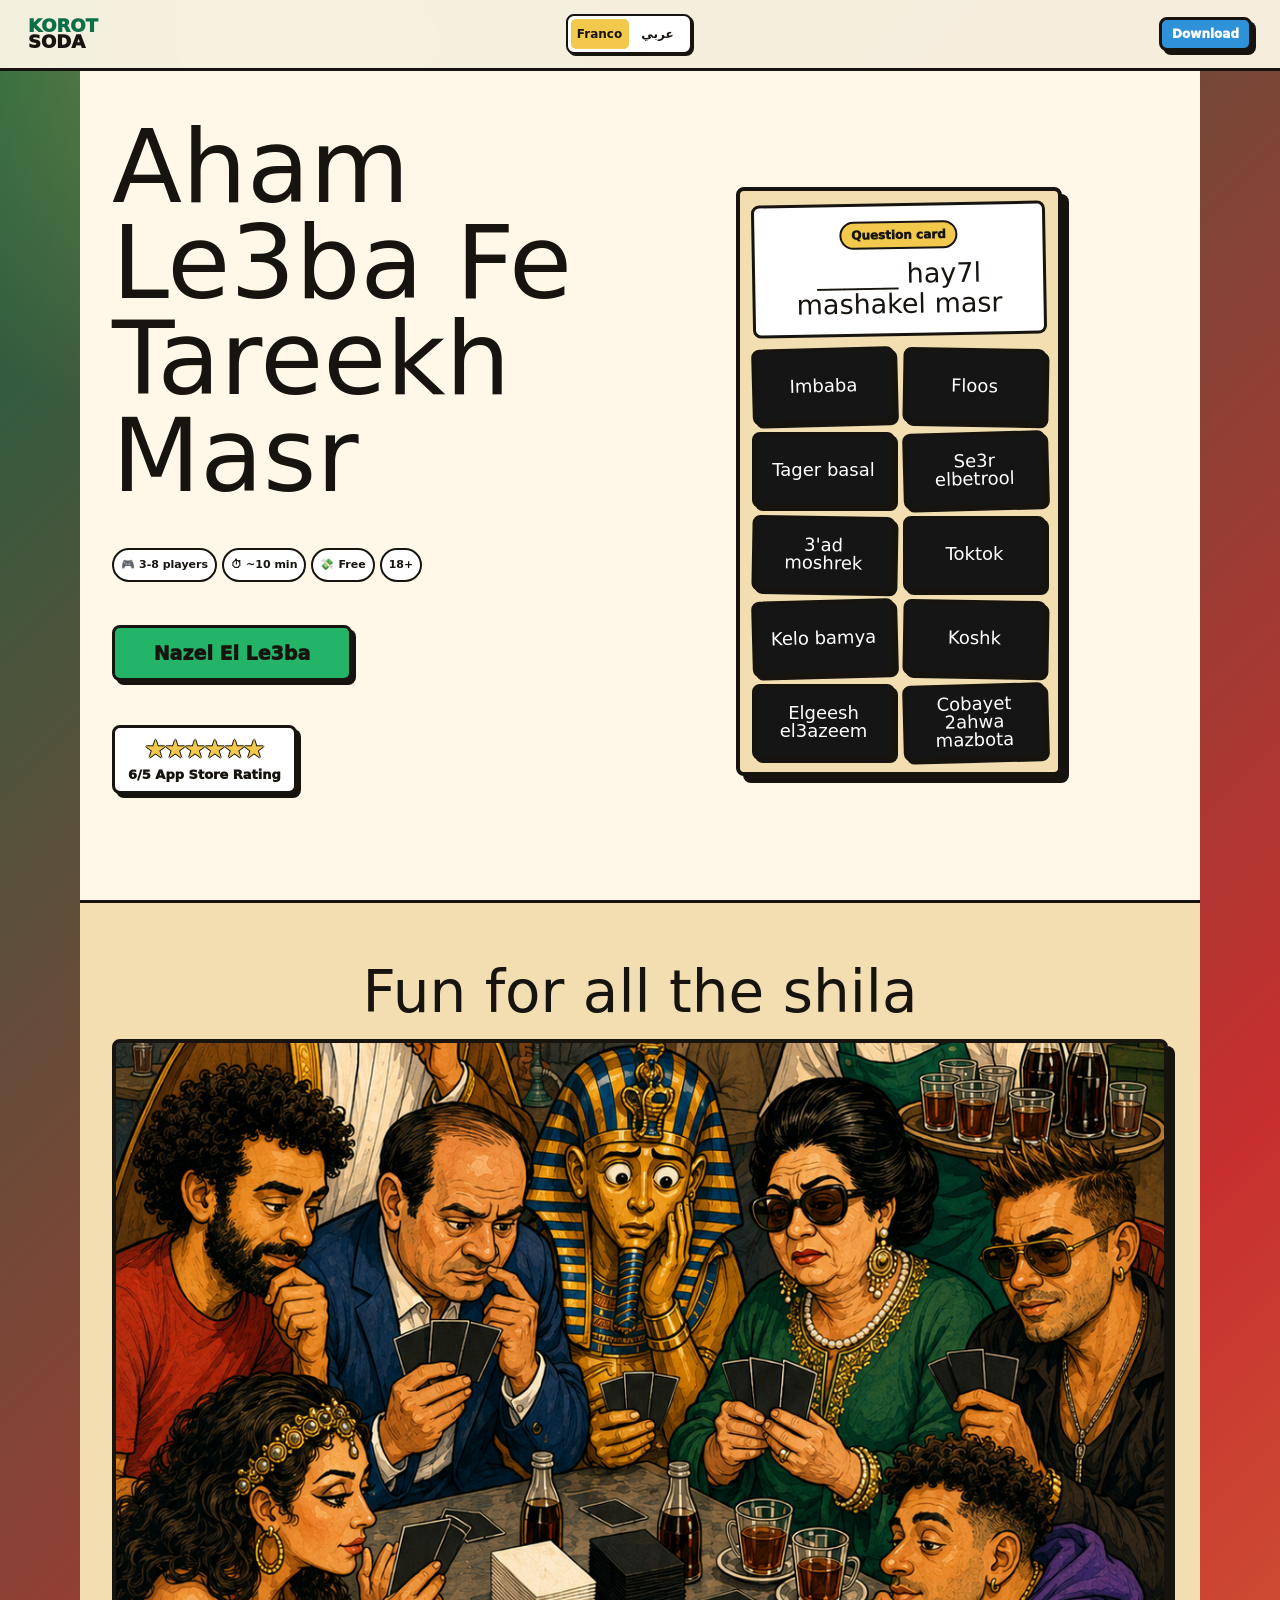
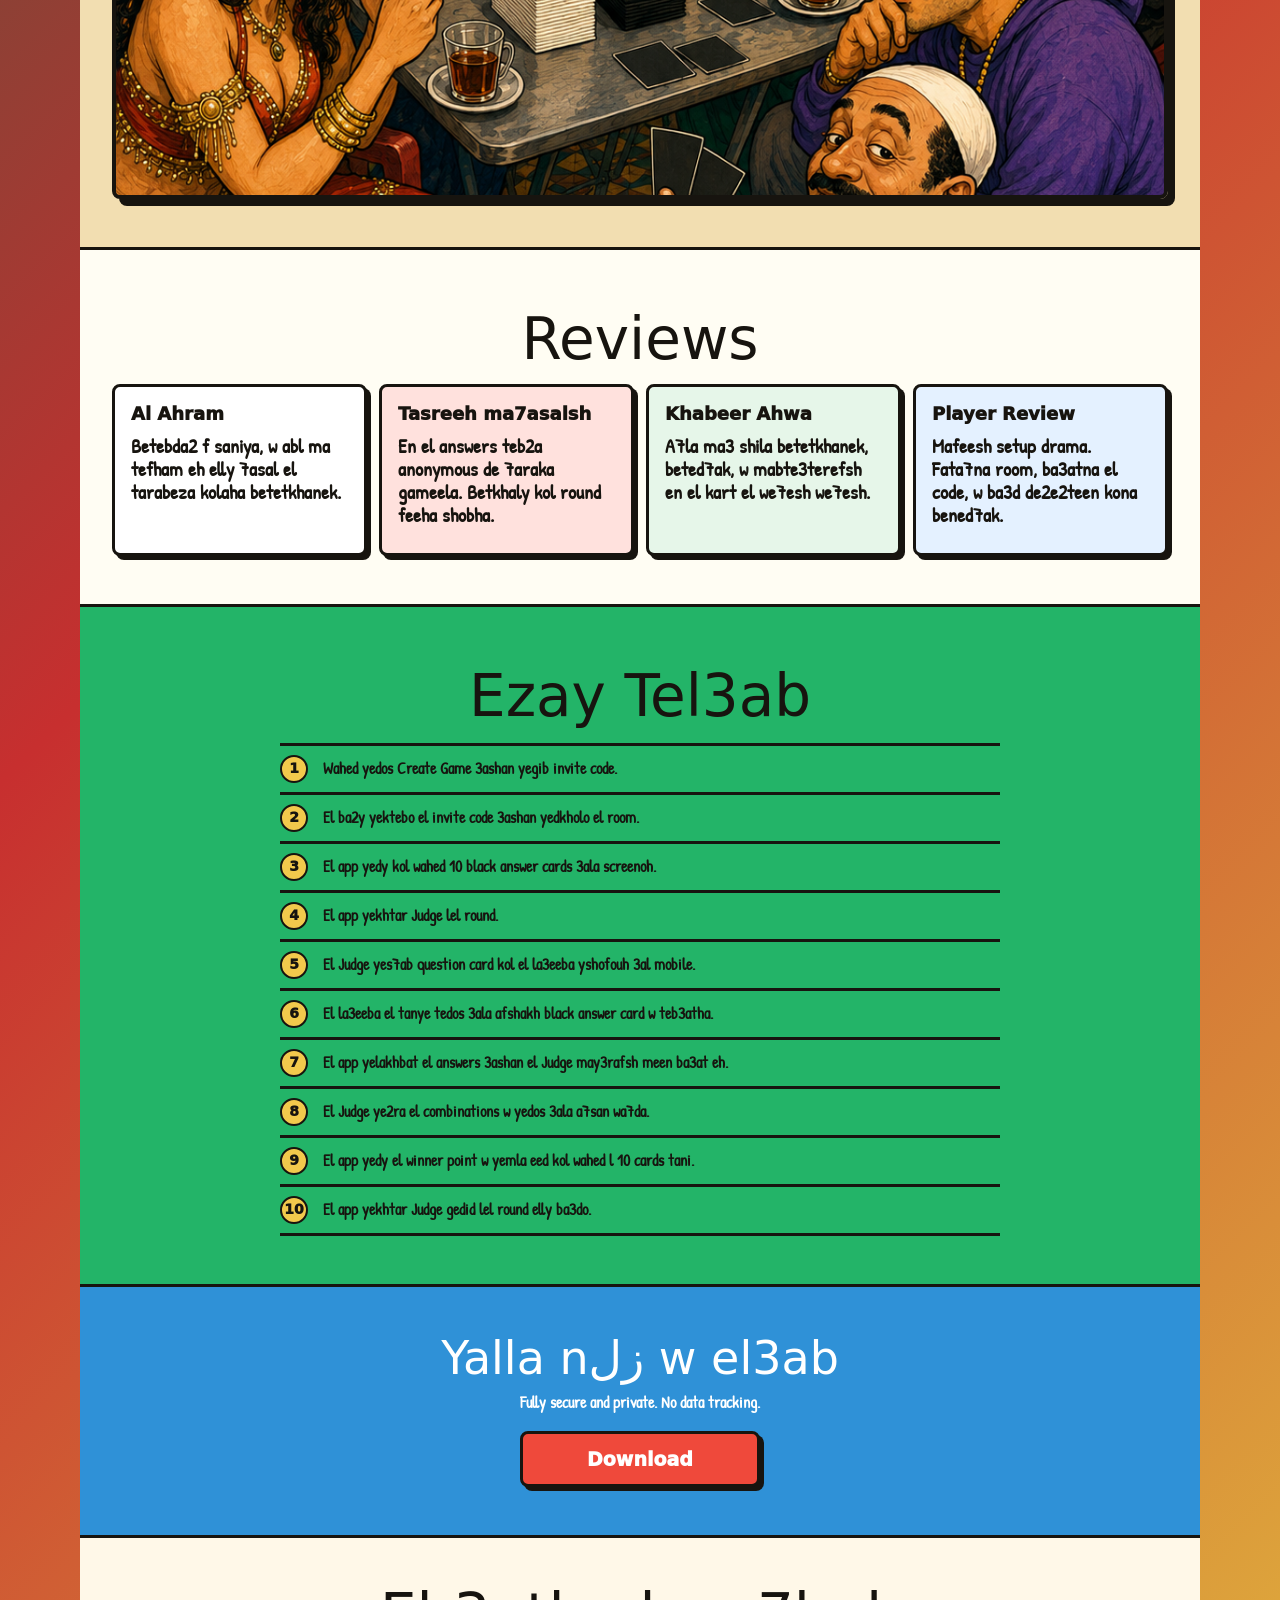
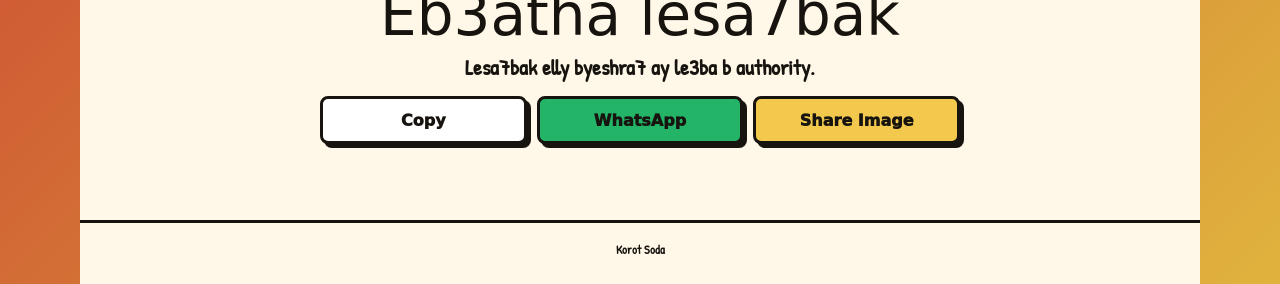
==== commit 6fb52363: "Bust landing asset cache" ====
--- a/index.html
+++ b/index.html
@@ -9,7 +9,7 @@
     />
     <title>Korot Soda</title>
     <link rel="icon" href="./public/favicon.svg" type="image/svg+xml" />
-    <link rel="stylesheet" href="./src/styles.css" />
+    <link rel="stylesheet" href="./src/styles.css?v=20260609-2" />
   </head>
   <body>
     <header class="site-header">
@@ -175,6 +175,6 @@
       <span>Korot Soda</span>
     </footer>
 
-    <script src="./src/main.js"></script>
+    <script src="./src/main.js?v=20260609-2"></script>
   </body>
 </html>
--- a/src/styles.css
+++ b/src/styles.css
@@ -282,6 +282,10 @@
   gap: 8px;
 }
 
+.answer-grid[hidden] {
+  display: none;
+}
+
 .answer-card {
   appearance: none;
   display: grid;
@@ -326,7 +330,7 @@
 
 .demo-over {
   display: grid;
-  min-height: 244px;
+  min-height: 412px;
   place-items: center;
   padding: 18px;
   border: 3px solid var(--ink);
@@ -344,6 +348,10 @@
 
 .demo-over[hidden] {
   display: none;
+}
+
+.card-preview.is-complete .prompt-card {
+  transform: rotate(-1deg);
 }
 
 .rating {
@@ -683,7 +691,7 @@
   }
 
   .stats {
-    justify-content: center;
+    justify-content: flex-start;
     width: 100%;
     max-width: 520px;
     margin-right: 0;
@@ -691,7 +699,7 @@
   }
 
   [data-lang="arabic"] .stats {
-    justify-content: center;
+    justify-content: flex-start;
   }
 
   .primary-cta {
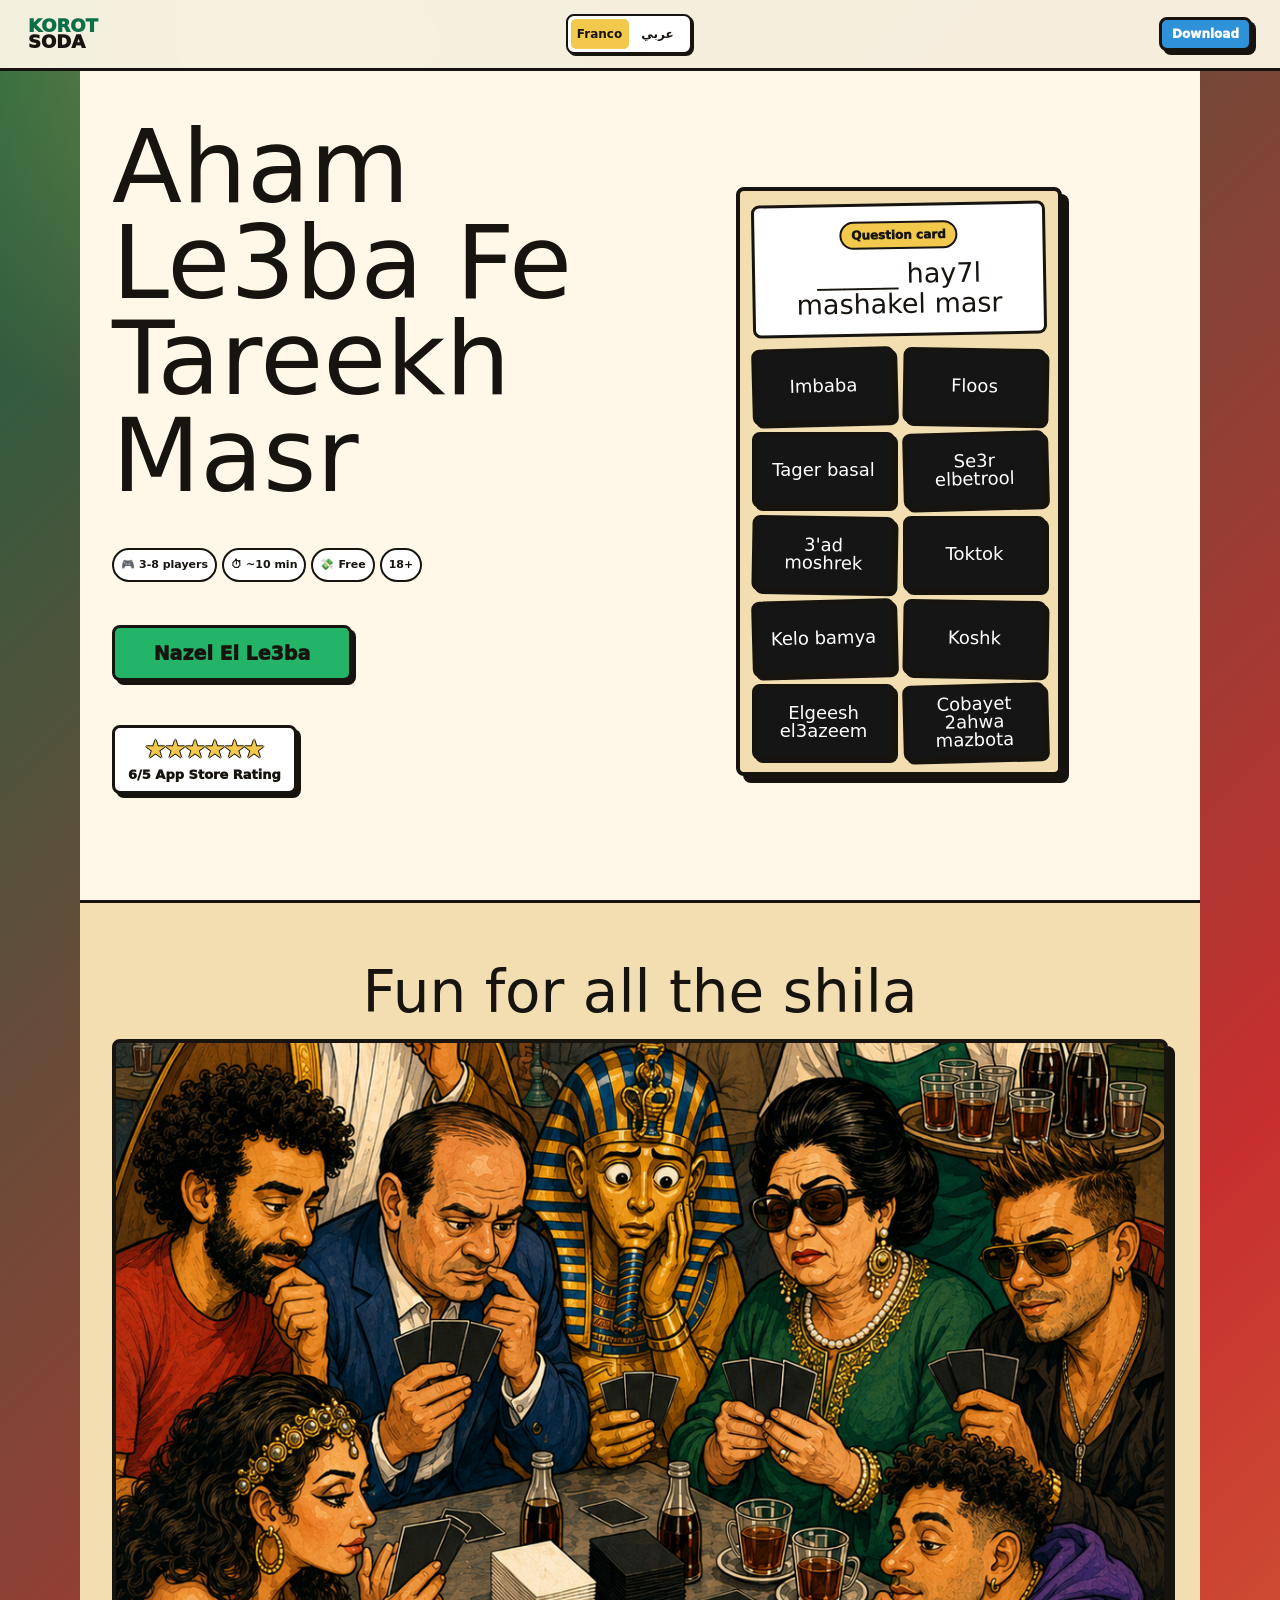
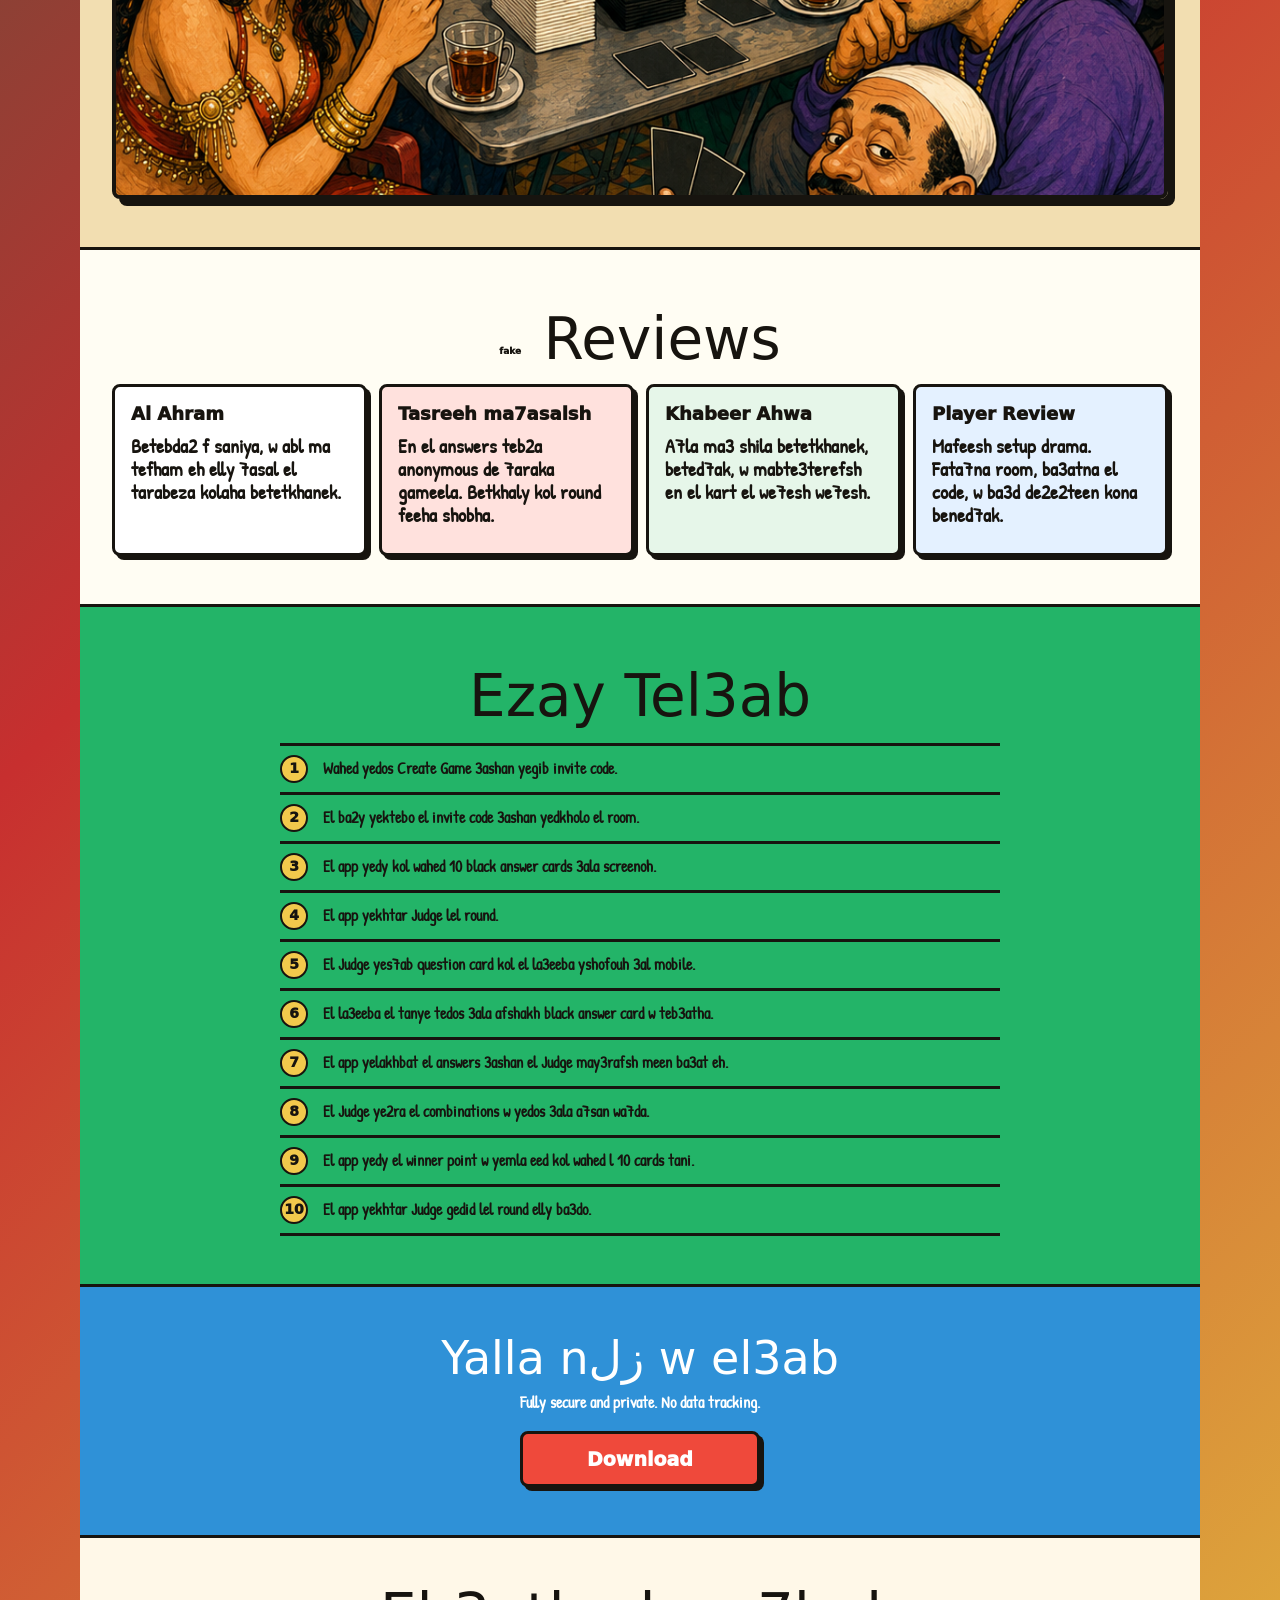
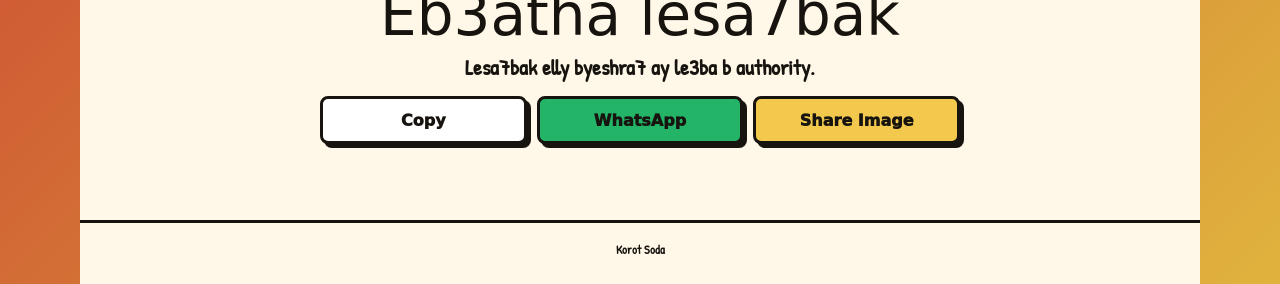
==== commit bcabfa58: "Finalize landing review and demo overlay" ====
--- a/index.html
+++ b/index.html
@@ -9,7 +9,7 @@
     />
     <title>Korot Soda</title>
     <link rel="icon" href="./public/favicon.svg" type="image/svg+xml" />
-    <link rel="stylesheet" href="./src/styles.css?v=20260609-2" />
+    <link rel="stylesheet" href="./src/styles.css?v=20260609-3" />
   </head>
   <body>
     <header class="site-header">
@@ -84,7 +84,7 @@
       </section>
 
       <section class="quotes" aria-labelledby="quotes-title">
-        <h2 id="quotes-title" data-copy="quotesTitle">Reviews</h2>
+        <h2 id="quotes-title"><span class="fake-label">fake</span> <span data-copy="quotesTitle">Reviews</span></h2>
 
         <div class="quote-grid">
           <article class="quote-card">
@@ -175,6 +175,6 @@
       <span>Korot Soda</span>
     </footer>
 
-    <script src="./src/main.js?v=20260609-2"></script>
+    <script src="./src/main.js?v=20260609-3"></script>
   </body>
 </html>
--- a/src/styles.css
+++ b/src/styles.css
@@ -229,6 +229,7 @@
 }
 
 .card-preview {
+  position: relative;
   display: grid;
   gap: 12px;
   margin: 6px auto 0;
@@ -329,8 +330,10 @@
 }
 
 .demo-over {
-  display: grid;
-  min-height: 412px;
+  position: absolute;
+  inset: 12px;
+  z-index: 3;
+  display: grid;
   place-items: center;
   padding: 18px;
   border: 3px solid var(--ink);
@@ -352,6 +355,24 @@
 
 .card-preview.is-complete .prompt-card {
   transform: rotate(-1deg);
+}
+
+.fake-label {
+  position: relative;
+  top: -0.6em;
+  display: inline-block;
+  margin-right: 4px;
+  font-family: var(--font-body);
+  font-size: 9px;
+  line-height: 1;
+  font-weight: 950;
+  letter-spacing: 0;
+  text-transform: lowercase;
+}
+
+[data-lang="arabic"] .fake-label {
+  margin-right: 0;
+  margin-left: 4px;
 }
 
 .rating {
